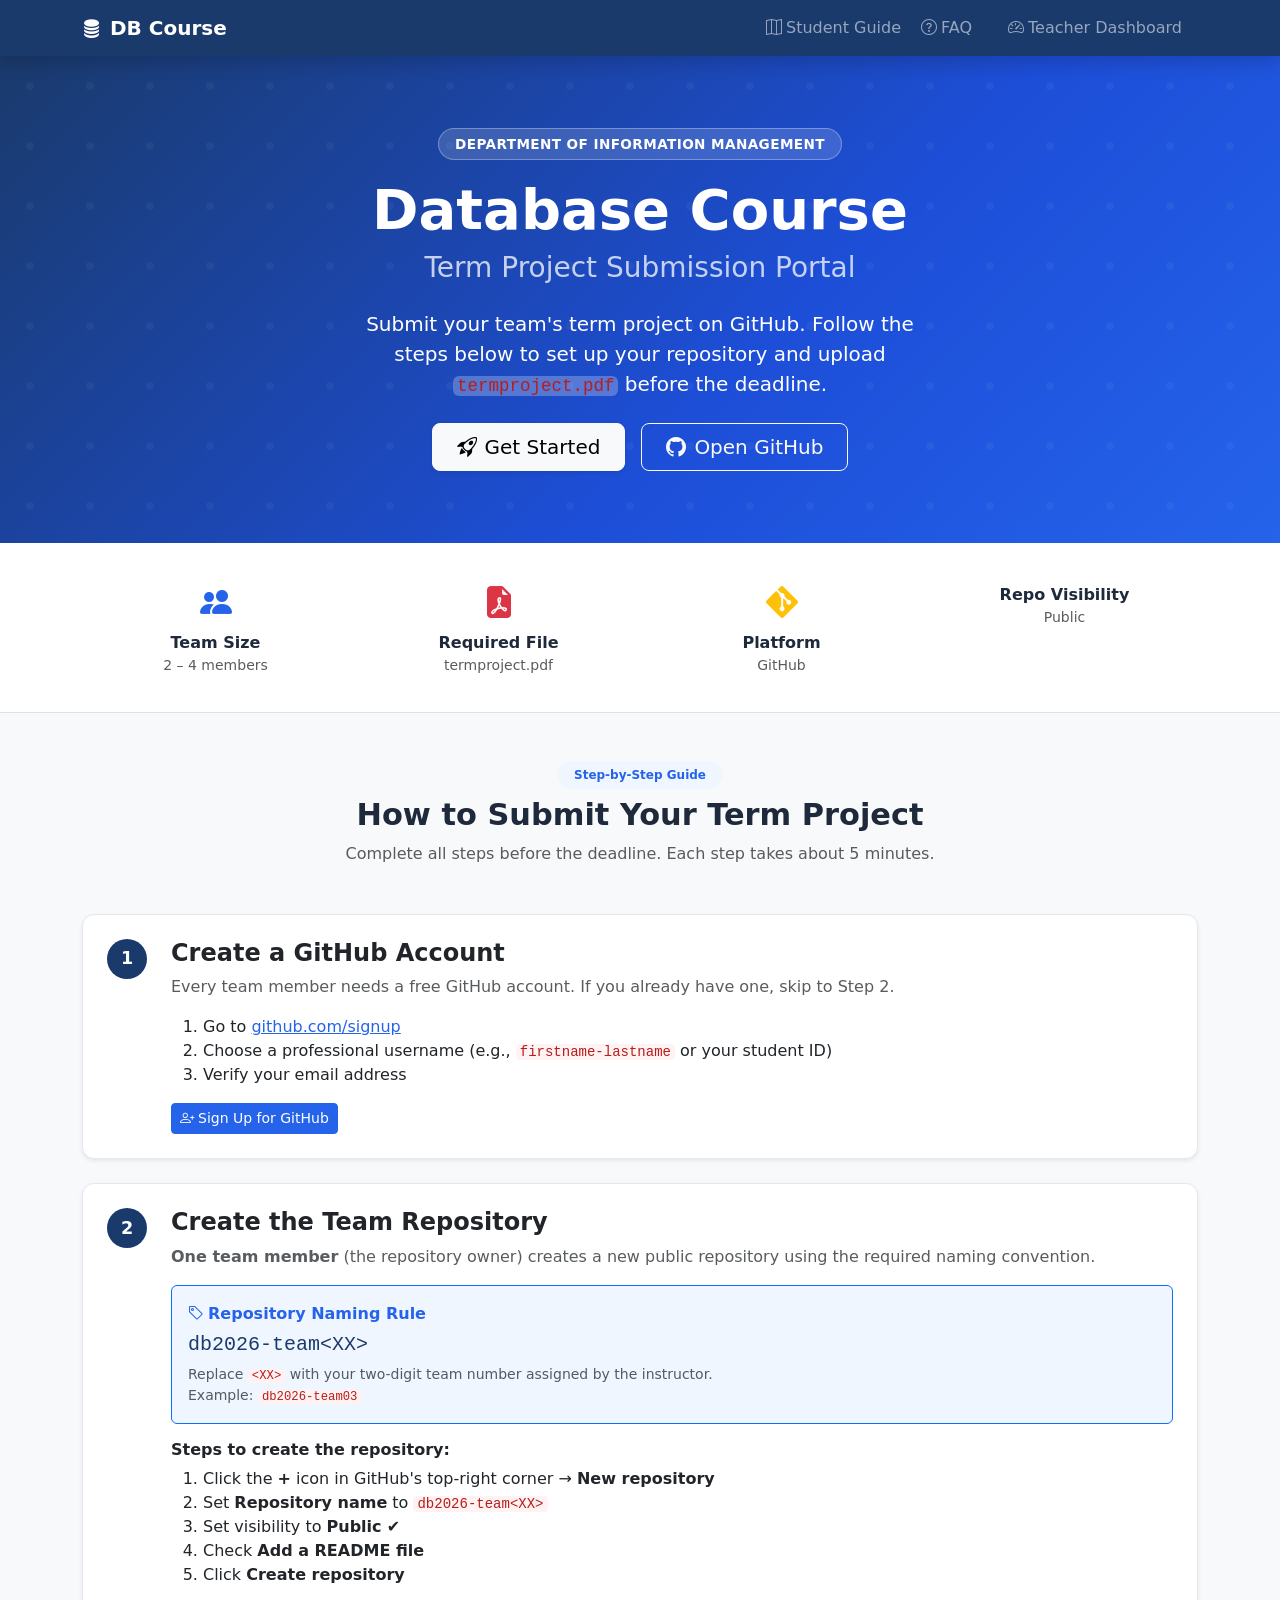
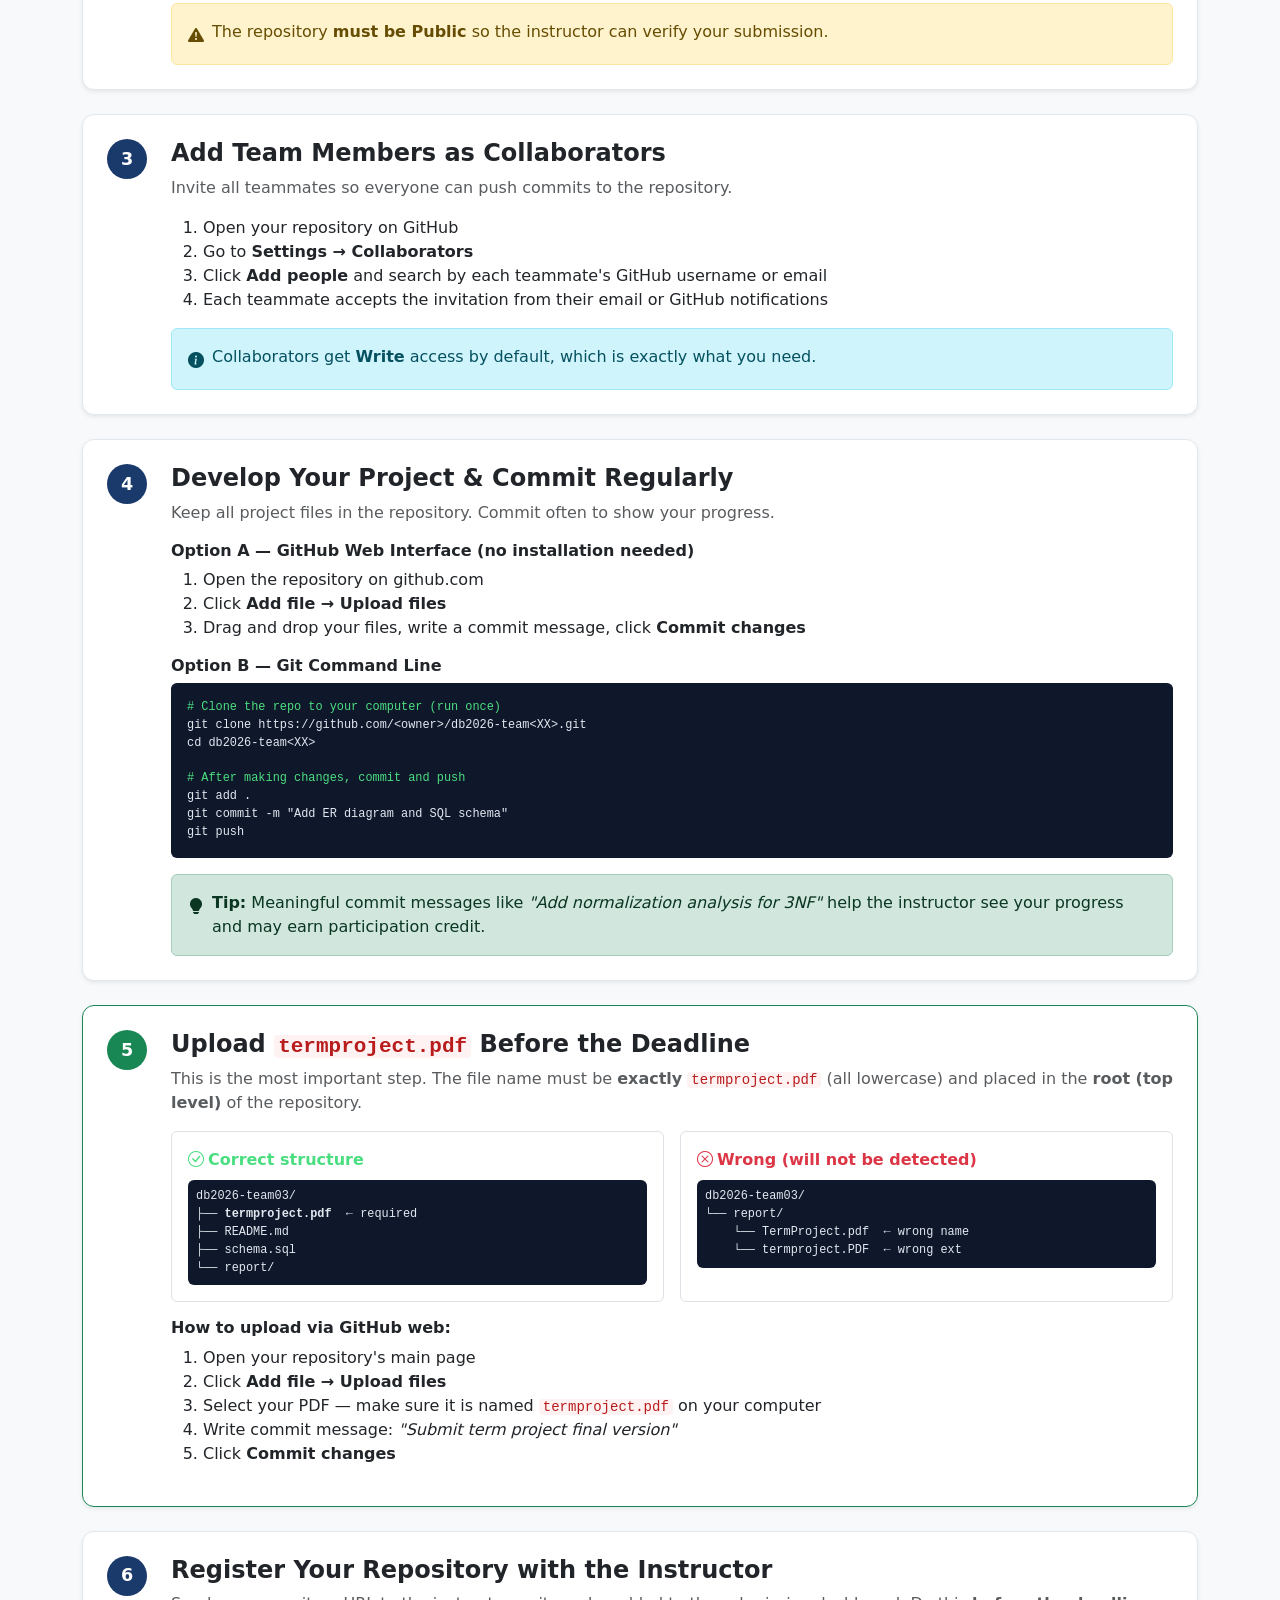
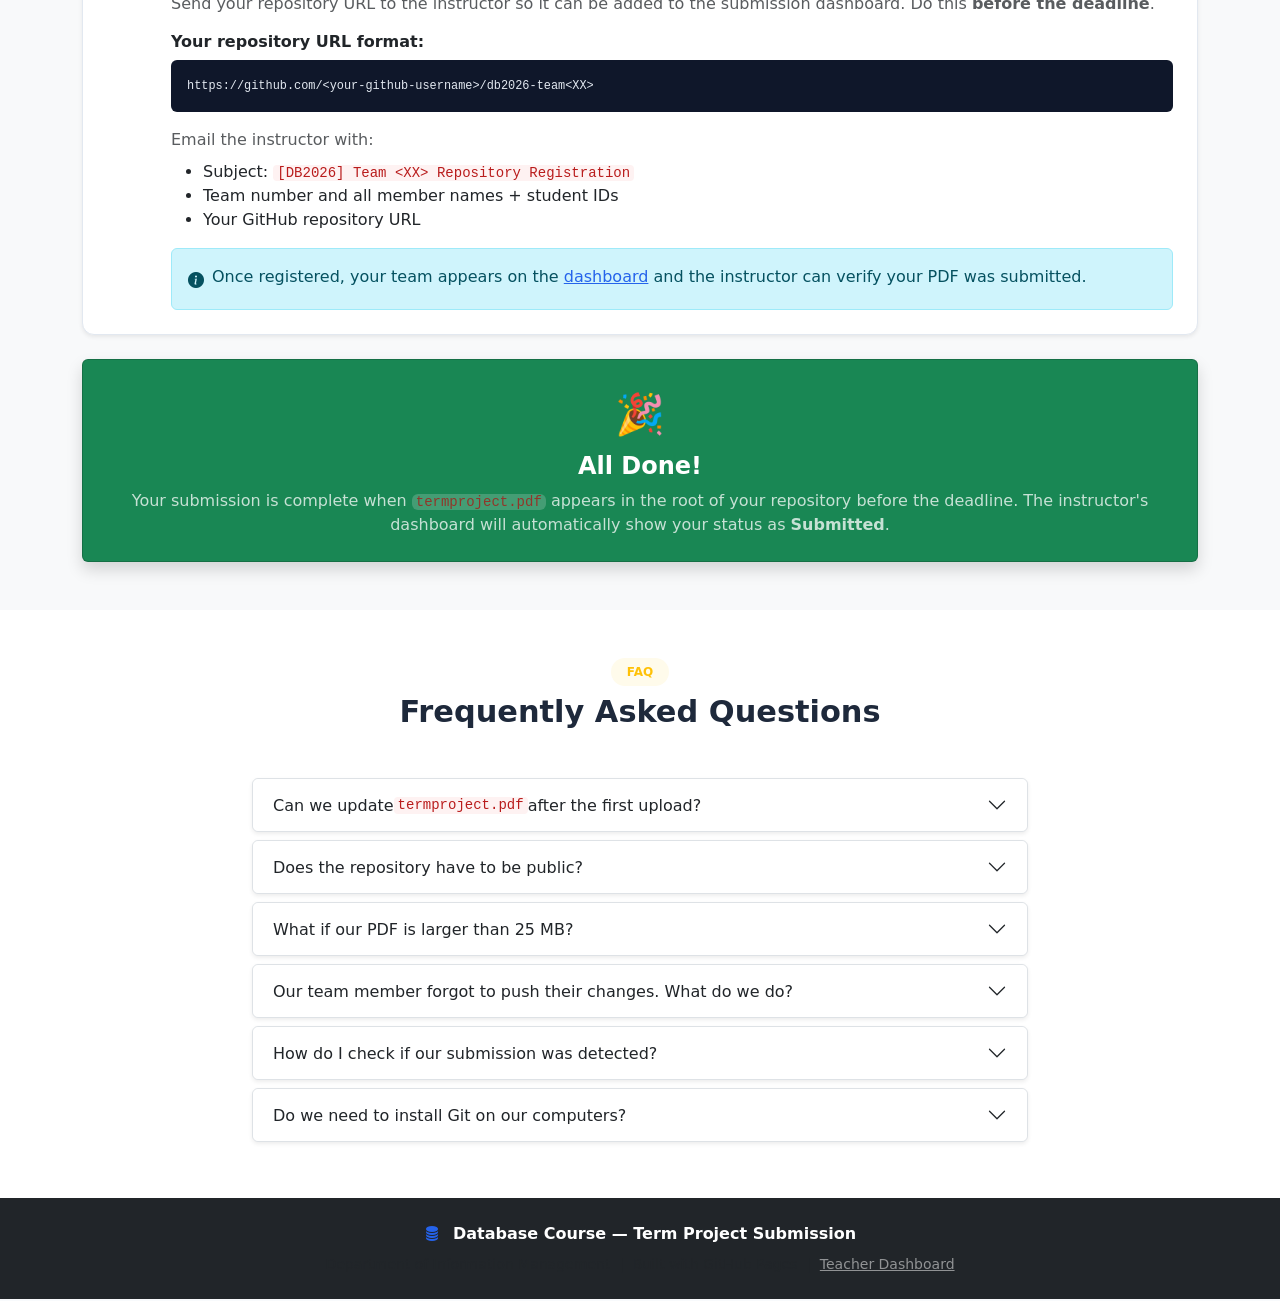
==== index.html @ d329280f "publish" ====
<!DOCTYPE html>
<html lang="en">
<head>
  <meta charset="UTF-8" />
  <meta name="viewport" content="width=device-width, initial-scale=1.0" />
  <title>DB Course — Term Project Submission</title>
  <link rel="stylesheet" href="https://cdn.jsdelivr.net/npm/bootstrap@5.3.3/dist/css/bootstrap.min.css" />
  <link rel="stylesheet" href="https://cdn.jsdelivr.net/npm/bootstrap-icons@1.11.3/font/bootstrap-icons.min.css" />
  <link rel="stylesheet" href="assets/css/style.css" />
</head>
<body>

<!-- ── Navbar ─────────────────────────────────────────────────────────── -->
<nav class="navbar navbar-expand-lg navbar-dark bg-primary sticky-top shadow">
  <div class="container">
    <a class="navbar-brand fw-bold" href="index.html">
      <i class="bi bi-database-fill me-2"></i>DB Course
    </a>
    <button class="navbar-toggler" type="button" data-bs-toggle="collapse" data-bs-target="#navmenu">
      <span class="navbar-toggler-icon"></span>
    </button>
    <div class="collapse navbar-collapse" id="navmenu">
      <ul class="navbar-nav ms-auto gap-1">
        <li class="nav-item"><a class="nav-link" href="#guide"><i class="bi bi-map me-1"></i>Student Guide</a></li>
        <li class="nav-item"><a class="nav-link" href="#faq"><i class="bi bi-question-circle me-1"></i>FAQ</a></li>
        <li class="nav-item">
          <a class="nav-link btn btn-outline-light btn-sm px-3 ms-2" href="dashboard.html">
            <i class="bi bi-speedometer2 me-1"></i>Teacher Dashboard
          </a>
        </li>
      </ul>
    </div>
  </div>
</nav>

<!-- ── Hero ───────────────────────────────────────────────────────────── -->
<section class="hero-section text-white text-center py-5">
  <div class="container py-4">
    <div class="hero-badge mb-3">Department of Information Management</div>
    <h1 class="display-4 fw-bold mb-2">Database Course</h1>
    <h2 class="h3 fw-normal mb-4 opacity-75">Term Project Submission Portal</h2>
    <p class="lead mb-4 mx-auto" style="max-width:600px">
      Submit your team's term project on GitHub. Follow the steps below to set up
      your repository and upload <code class="bg-white bg-opacity-25 px-1 rounded">termproject.pdf</code> before the deadline.
    </p>
    <div class="d-flex flex-wrap justify-content-center gap-3">
      <a href="#guide" class="btn btn-light btn-lg px-4 shadow-sm">
        <i class="bi bi-rocket-takeoff me-2"></i>Get Started
      </a>
      <a href="https://github.com" target="_blank" class="btn btn-outline-light btn-lg px-4">
        <i class="bi bi-github me-2"></i>Open GitHub
      </a>
    </div>
  </div>
</section>

<!-- ── Info Cards ──────────────────────────────────────────────────────── -->
<section class="bg-white py-4 border-bottom shadow-sm">
  <div class="container">
    <div class="row g-3 text-center">
      <div class="col-6 col-md-3">
        <div class="info-card">
          <i class="bi bi-people-fill text-primary fs-2 mb-1"></i>
          <div class="fw-semibold">Team Size</div>
          <div class="text-muted small">2 – 4 members</div>
        </div>
      </div>
      <div class="col-6 col-md-3">
        <div class="info-card">
          <i class="bi bi-file-earmark-pdf-fill text-danger fs-2 mb-1"></i>
          <div class="fw-semibold">Required File</div>
          <div class="text-muted small">termproject.pdf</div>
        </div>
      </div>
      <div class="col-6 col-md-3">
        <div class="info-card">
          <i class="bi bi-git text-warning fs-2 mb-1"></i>
          <div class="fw-semibold">Platform</div>
          <div class="text-muted small">GitHub</div>
        </div>
      </div>
      <div class="col-6 col-md-3">
        <div class="info-card">
          <i class="bi bi-shield-check-fill text-success fs-2 mb-1"></i>
          <div class="fw-semibold">Repo Visibility</div>
          <div class="text-muted small">Public</div>
        </div>
      </div>
    </div>
  </div>
</section>

<!-- ── Student Guide ──────────────────────────────────────────────────── -->
<section id="guide" class="py-5 bg-light">
  <div class="container">
    <div class="section-header text-center mb-5">
      <span class="badge bg-primary-subtle text-primary mb-2 px-3 py-2 rounded-pill">Step-by-Step Guide</span>
      <h2 class="fw-bold">How to Submit Your Term Project</h2>
      <p class="text-muted">Complete all steps before the deadline. Each step takes about 5 minutes.</p>
    </div>

    <!-- Step 1 -->
    <div class="step-card card shadow-sm mb-4">
      <div class="card-body p-4">
        <div class="d-flex align-items-start gap-4">
          <div class="step-number bg-primary text-white">1</div>
          <div class="flex-grow-1">
            <h4 class="fw-bold mb-2">Create a GitHub Account</h4>
            <p class="text-muted mb-3">
              Every team member needs a free GitHub account. If you already have one, skip to Step 2.
            </p>
            <ol class="mb-3">
              <li>Go to <a href="https://github.com/signup" target="_blank">github.com/signup</a></li>
              <li>Choose a professional username (e.g., <code>firstname-lastname</code> or your student ID)</li>
              <li>Verify your email address</li>
            </ol>
            <a href="https://github.com/signup" target="_blank" class="btn btn-primary btn-sm">
              <i class="bi bi-person-plus me-1"></i>Sign Up for GitHub
            </a>
          </div>
        </div>
      </div>
    </div>

    <!-- Step 2 -->
    <div class="step-card card shadow-sm mb-4">
      <div class="card-body p-4">
        <div class="d-flex align-items-start gap-4">
          <div class="step-number bg-primary text-white">2</div>
          <div class="flex-grow-1">
            <h4 class="fw-bold mb-2">Create the Team Repository</h4>
            <p class="text-muted mb-3">
              <strong>One team member</strong> (the repository owner) creates a new public repository
              using the required naming convention.
            </p>

            <div class="naming-box bg-primary-subtle border border-primary rounded p-3 mb-3">
              <div class="fw-semibold text-primary mb-1"><i class="bi bi-tag me-1"></i>Repository Naming Rule</div>
              <code class="fs-5">db2026-team&lt;XX&gt;</code>
              <div class="text-muted small mt-1">
                Replace <code>&lt;XX&gt;</code> with your two-digit team number assigned by the instructor.
                <br>Example: <code>db2026-team03</code>
              </div>
            </div>

            <h6 class="fw-semibold mt-3">Steps to create the repository:</h6>
            <ol>
              <li>Click the <strong>+</strong> icon in GitHub's top-right corner → <strong>New repository</strong></li>
              <li>Set <strong>Repository name</strong> to <code>db2026-team&lt;XX&gt;</code></li>
              <li>Set visibility to <strong>Public</strong> ✔</li>
              <li>Check <strong>Add a README file</strong></li>
              <li>Click <strong>Create repository</strong></li>
            </ol>

            <div class="alert alert-warning d-flex gap-2 mb-0 mt-2">
              <i class="bi bi-exclamation-triangle-fill mt-1 flex-shrink-0"></i>
              <div>The repository <strong>must be Public</strong> so the instructor can verify your submission.</div>
            </div>
          </div>
        </div>
      </div>
    </div>

    <!-- Step 3 -->
    <div class="step-card card shadow-sm mb-4">
      <div class="card-body p-4">
        <div class="d-flex align-items-start gap-4">
          <div class="step-number bg-primary text-white">3</div>
          <div class="flex-grow-1">
            <h4 class="fw-bold mb-2">Add Team Members as Collaborators</h4>
            <p class="text-muted mb-3">
              Invite all teammates so everyone can push commits to the repository.
            </p>
            <ol>
              <li>Open your repository on GitHub</li>
              <li>Go to <strong>Settings → Collaborators</strong></li>
              <li>Click <strong>Add people</strong> and search by each teammate's GitHub username or email</li>
              <li>Each teammate accepts the invitation from their email or GitHub notifications</li>
            </ol>
            <div class="alert alert-info d-flex gap-2 mb-0 mt-2">
              <i class="bi bi-info-circle-fill mt-1 flex-shrink-0"></i>
              <div>Collaborators get <strong>Write</strong> access by default, which is exactly what you need.</div>
            </div>
          </div>
        </div>
      </div>
    </div>

    <!-- Step 4 -->
    <div class="step-card card shadow-sm mb-4">
      <div class="card-body p-4">
        <div class="d-flex align-items-start gap-4">
          <div class="step-number bg-primary text-white">4</div>
          <div class="flex-grow-1">
            <h4 class="fw-bold mb-2">Develop Your Project &amp; Commit Regularly</h4>
            <p class="text-muted mb-3">
              Keep all project files in the repository. Commit often to show your progress.
            </p>

            <h6 class="fw-semibold">Option A — GitHub Web Interface (no installation needed)</h6>
            <ol class="mb-3">
              <li>Open the repository on github.com</li>
              <li>Click <strong>Add file → Upload files</strong></li>
              <li>Drag and drop your files, write a commit message, click <strong>Commit changes</strong></li>
            </ol>

            <h6 class="fw-semibold">Option B — Git Command Line</h6>
            <div class="code-block rounded p-3 mb-3">
              <pre class="mb-0"><code><span class="text-success"># Clone the repo to your computer (run once)</span>
git clone https://github.com/&lt;owner&gt;/db2026-team&lt;XX&gt;.git
cd db2026-team&lt;XX&gt;

<span class="text-success"># After making changes, commit and push</span>
git add .
git commit -m "Add ER diagram and SQL schema"
git push</code></pre>
            </div>

            <div class="alert alert-success d-flex gap-2 mb-0">
              <i class="bi bi-lightbulb-fill mt-1 flex-shrink-0"></i>
              <div><strong>Tip:</strong> Meaningful commit messages like <em>"Add normalization analysis for 3NF"</em>
              help the instructor see your progress and may earn participation credit.</div>
            </div>
          </div>
        </div>
      </div>
    </div>

    <!-- Step 5 -->
    <div class="step-card card shadow-sm mb-4 border-success">
      <div class="card-body p-4">
        <div class="d-flex align-items-start gap-4">
          <div class="step-number bg-success text-white">5</div>
          <div class="flex-grow-1">
            <h4 class="fw-bold mb-2">Upload <code>termproject.pdf</code> Before the Deadline</h4>
            <p class="text-muted mb-3">
              This is the most important step. The file name must be <strong>exactly</strong>
              <code>termproject.pdf</code> (all lowercase) and placed in the
              <strong>root (top level)</strong> of the repository.
            </p>

            <div class="row g-3 mb-3">
              <div class="col-md-6">
                <div class="border rounded p-3 h-100">
                  <div class="fw-semibold mb-2 text-success"><i class="bi bi-check-circle me-1"></i>Correct structure</div>
                  <div class="code-block rounded p-2">
                    <pre class="mb-0 small"><code>db2026-team03/
├── <strong>termproject.pdf</strong>  ← required
├── README.md
├── schema.sql
└── report/</code></pre>
                  </div>
                </div>
              </div>
              <div class="col-md-6">
                <div class="border rounded p-3 h-100">
                  <div class="fw-semibold mb-2 text-danger"><i class="bi bi-x-circle me-1"></i>Wrong (will not be detected)</div>
                  <div class="code-block rounded p-2">
                    <pre class="mb-0 small"><code>db2026-team03/
└── report/
    └── TermProject.pdf  ← wrong name
    └── termproject.PDF  ← wrong ext</code></pre>
                  </div>
                </div>
              </div>
            </div>

            <h6 class="fw-semibold">How to upload via GitHub web:</h6>
            <ol>
              <li>Open your repository's main page</li>
              <li>Click <strong>Add file → Upload files</strong></li>
              <li>Select your PDF — make sure it is named <code>termproject.pdf</code> on your computer</li>
              <li>Write commit message: <em>"Submit term project final version"</em></li>
              <li>Click <strong>Commit changes</strong></li>
            </ol>
          </div>
        </div>
      </div>
    </div>

    <!-- Step 6 -->
    <div class="step-card card shadow-sm mb-4">
      <div class="card-body p-4">
        <div class="d-flex align-items-start gap-4">
          <div class="step-number bg-primary text-white">6</div>
          <div class="flex-grow-1">
            <h4 class="fw-bold mb-2">Register Your Repository with the Instructor</h4>
            <p class="text-muted mb-3">
              Send your repository URL to the instructor so it can be added to the submission dashboard.
              Do this <strong>before the deadline</strong>.
            </p>
            <h6 class="fw-semibold">Your repository URL format:</h6>
            <div class="code-block rounded p-3 mb-3">
              <code>https://github.com/&lt;your-github-username&gt;/db2026-team&lt;XX&gt;</code>
            </div>
            <p class="text-muted mb-2">Email the instructor with:</p>
            <ul>
              <li>Subject: <code>[DB2026] Team &lt;XX&gt; Repository Registration</code></li>
              <li>Team number and all member names + student IDs</li>
              <li>Your GitHub repository URL</li>
            </ul>
            <div class="alert alert-info d-flex gap-2 mb-0">
              <i class="bi bi-info-circle-fill mt-1 flex-shrink-0"></i>
              <div>Once registered, your team appears on the <a href="dashboard.html">dashboard</a>
              and the instructor can verify your PDF was submitted.</div>
            </div>
          </div>
        </div>
      </div>
    </div>

    <!-- Done banner -->
    <div class="card bg-success text-white shadow text-center p-4">
      <div class="fs-1 mb-2">🎉</div>
      <h4 class="fw-bold">All Done!</h4>
      <p class="mb-0 opacity-75">
        Your submission is complete when <code class="bg-white bg-opacity-25 px-1 rounded">termproject.pdf</code>
        appears in the root of your repository before the deadline.
        The instructor's dashboard will automatically show your status as <strong>Submitted</strong>.
      </p>
    </div>
  </div>
</section>

<!-- ── FAQ ────────────────────────────────────────────────────────────── -->
<section id="faq" class="py-5 bg-white">
  <div class="container" style="max-width:800px">
    <div class="section-header text-center mb-5">
      <span class="badge bg-warning-subtle text-warning mb-2 px-3 py-2 rounded-pill">FAQ</span>
      <h2 class="fw-bold">Frequently Asked Questions</h2>
    </div>

    <div class="accordion" id="faqAccordion">

      <div class="accordion-item border mb-2 rounded shadow-sm">
        <h2 class="accordion-header">
          <button class="accordion-button collapsed rounded" type="button" data-bs-toggle="collapse" data-bs-target="#faq1">
            Can we update <code>termproject.pdf</code> after the first upload?
          </button>
        </h2>
        <div id="faq1" class="accordion-collapse collapse" data-bs-parent="#faqAccordion">
          <div class="accordion-body text-muted">
            Yes. You can overwrite <code>termproject.pdf</code> any number of times before the deadline
            by uploading a new file with the same name. The dashboard always checks the <strong>latest</strong>
            version. GitHub also keeps the full history, so the instructor can see all versions if needed.
          </div>
        </div>
      </div>

      <div class="accordion-item border mb-2 rounded shadow-sm">
        <h2 class="accordion-header">
          <button class="accordion-button collapsed rounded" type="button" data-bs-toggle="collapse" data-bs-target="#faq2">
            Does the repository have to be public?
          </button>
        </h2>
        <div id="faq2" class="accordion-collapse collapse" data-bs-parent="#faqAccordion">
          <div class="accordion-body text-muted">
            Yes. The teacher dashboard uses the GitHub API to check file existence, which requires the
            repository to be publicly accessible. If you are concerned about confidentiality, note that
            most academic projects are perfectly fine to share publicly.
          </div>
        </div>
      </div>

      <div class="accordion-item border mb-2 rounded shadow-sm">
        <h2 class="accordion-header">
          <button class="accordion-button collapsed rounded" type="button" data-bs-toggle="collapse" data-bs-target="#faq3">
            What if our PDF is larger than 25 MB?
          </button>
        </h2>
        <div id="faq3" class="accordion-collapse collapse" data-bs-parent="#faqAccordion">
          <div class="accordion-body text-muted">
            GitHub's file size limit via the web interface is 25 MB. If your PDF is larger, use
            <strong>Git LFS</strong> (Large File Storage) or compress your PDF with a tool like
            <a href="https://www.ilovepdf.com/compress_pdf" target="_blank">ilovepdf.com</a> before uploading.
            Most reports should be well under 25 MB.
          </div>
        </div>
      </div>

      <div class="accordion-item border mb-2 rounded shadow-sm">
        <h2 class="accordion-header">
          <button class="accordion-button collapsed rounded" type="button" data-bs-toggle="collapse" data-bs-target="#faq4">
            Our team member forgot to push their changes. What do we do?
          </button>
        </h2>
        <div id="faq4" class="accordion-collapse collapse" data-bs-parent="#faqAccordion">
          <div class="accordion-body text-muted">
            Any collaborator can upload or push files. One teammate can simply upload the missing files
            via the GitHub web interface. Commit authorship is tracked, so the instructor can see who
            contributed what.
          </div>
        </div>
      </div>

      <div class="accordion-item border mb-2 rounded shadow-sm">
        <h2 class="accordion-header">
          <button class="accordion-button collapsed rounded" type="button" data-bs-toggle="collapse" data-bs-target="#faq5">
            How do I check if our submission was detected?
          </button>
        </h2>
        <div id="faq5" class="accordion-collapse collapse" data-bs-parent="#faqAccordion">
          <div class="accordion-body text-muted">
            Ask the instructor to check the <a href="dashboard.html">dashboard</a>. Your row should show
            a green <strong>Submitted</strong> badge along with the file size and submission timestamp.
            You can also directly open
            <code>https://github.com/&lt;owner&gt;/db2026-team&lt;XX&gt;/blob/main/termproject.pdf</code>
            to verify the file is visible.
          </div>
        </div>
      </div>

      <div class="accordion-item border mb-2 rounded shadow-sm">
        <h2 class="accordion-header">
          <button class="accordion-button collapsed rounded" type="button" data-bs-toggle="collapse" data-bs-target="#faq6">
            Do we need to install Git on our computers?
          </button>
        </h2>
        <div id="faq6" class="accordion-collapse collapse" data-bs-parent="#faqAccordion">
          <div class="accordion-body text-muted">
            No! You can do everything through the GitHub web interface — creating repos, uploading files,
            and managing collaborators. Installing Git is optional but recommended for a smoother workflow
            if you plan to code together.
          </div>
        </div>
      </div>

    </div>
  </div>
</section>

<!-- ── Footer ─────────────────────────────────────────────────────────── -->
<footer class="bg-dark text-white py-4 mt-auto">
  <div class="container text-center">
    <div class="mb-2">
      <i class="bi bi-database-fill me-2 text-primary"></i>
      <strong>Database Course — Term Project Submission</strong>
    </div>
    <div class="text-muted small">
      Department of Information Management &nbsp;|&nbsp;
      Built with GitHub Pages &nbsp;|&nbsp;
      <a href="dashboard.html" class="text-white-50">Teacher Dashboard</a>
    </div>
  </div>
</footer>

<script src="https://cdn.jsdelivr.net/npm/bootstrap@5.3.3/dist/js/bootstrap.bundle.min.js"></script>
</body>
</html>
---- assets/css/style.css ----
/* ── Root variables ─────────────────────────────────────── */
:root {
  --primary: #1a3a6c;
  --primary-light: #2563eb;
  --success: #16a34a;
  --danger: #dc2626;
  --warning: #d97706;
  --step-size: 2.5rem;
}

/* ── Base ───────────────────────────────────────────────── */
body {
  font-family: 'Segoe UI', system-ui, -apple-system, sans-serif;
  background: #f8fafc;
  color: #1e293b;
}

a { color: var(--primary-light); }
code { color: #b91c1c; background: #fef2f2; padding: 0 .25rem; border-radius: .25rem; }

/* ── Navbar ─────────────────────────────────────────────── */
.navbar { background-color: var(--primary) !important; }

/* ── Hero ───────────────────────────────────────────────── */
.hero-section {
  background: linear-gradient(135deg, var(--primary) 0%, #1d4ed8 60%, #2563eb 100%);
  position: relative;
  overflow: hidden;
}
.hero-section::before {
  content: '';
  position: absolute;
  inset: 0;
  background: url("data:image/svg+xml,%3Csvg width='60' height='60' viewBox='0 0 60 60' xmlns='http://www.w3.org/2000/svg'%3E%3Cg fill='none' fill-rule='evenodd'%3E%3Cg fill='%23ffffff' fill-opacity='0.04'%3E%3Ccircle cx='30' cy='30' r='4'/%3E%3C/g%3E%3C/g%3E%3C/svg%3E");
}
.hero-section .container { position: relative; }
.hero-badge {
  display: inline-block;
  background: rgba(255,255,255,.15);
  border: 1px solid rgba(255,255,255,.3);
  color: #fff;
  padding: .3rem 1rem;
  border-radius: 999px;
  font-size: .85rem;
  font-weight: 600;
  letter-spacing: .03em;
  text-transform: uppercase;
}

/* ── Info cards strip ───────────────────────────────────── */
.info-card {
  display: flex;
  flex-direction: column;
  align-items: center;
  padding: .75rem;
}

/* ── Section header ─────────────────────────────────────── */
.section-header h2 { font-size: 1.9rem; }

/* ── Step cards ─────────────────────────────────────────── */
.step-card { border-radius: .75rem; border: 1px solid #e2e8f0; transition: box-shadow .2s; }
.step-card:hover { box-shadow: 0 8px 24px rgba(0,0,0,.08) !important; }
.step-number {
  min-width: var(--step-size);
  height: var(--step-size);
  border-radius: 50%;
  display: flex;
  align-items: center;
  justify-content: center;
  font-weight: 700;
  font-size: 1.1rem;
  flex-shrink: 0;
}

/* ── Code blocks ────────────────────────────────────────── */
.code-block {
  background: #0f172a;
  color: #e2e8f0;
  font-family: 'Cascadia Code', 'Fira Code', 'Consolas', monospace;
  font-size: .85rem;
  overflow-x: auto;
}
.code-block code { color: #e2e8f0; background: none; padding: 0; }
.text-success { color: #4ade80 !important; }

/* ── Naming box ─────────────────────────────────────────── */
.naming-box code.fs-5 {
  display: block;
  font-size: 1.25rem !important;
  color: var(--primary);
  background: none;
  padding: 0;
}

/* ── Accordion ──────────────────────────────────────────── */
.accordion-button:not(.collapsed) { background: #eff6ff; color: var(--primary); box-shadow: none; }
.accordion-button:focus { box-shadow: none; }

/* ── Dashboard page ─────────────────────────────────────── */
.dash-stat-card {
  border-radius: .75rem;
  border: 1px solid #e2e8f0;
  padding: 1.25rem 1.5rem;
  background: #fff;
  transition: box-shadow .2s;
}
.dash-stat-card:hover { box-shadow: 0 4px 16px rgba(0,0,0,.08); }
.dash-stat-icon { width: 3rem; height: 3rem; border-radius: .5rem; display: flex; align-items: center; justify-content: center; font-size: 1.4rem; }

.team-card {
  border-radius: .75rem;
  border: 1px solid #e2e8f0;
  background: #fff;
  transition: box-shadow .2s, transform .15s;
}
.team-card:hover { box-shadow: 0 6px 20px rgba(0,0,0,.1); transform: translateY(-1px); }
.team-card .card-header { border-radius: .75rem .75rem 0 0; border-bottom: 1px solid #e2e8f0; background: #f8fafc; }

.status-badge { font-size: .8rem; font-weight: 600; padding: .35rem .75rem; border-radius: 999px; }
.status-submitted { background: #dcfce7; color: #15803d; }
.status-missing   { background: #fee2e2; color: #b91c1c; }
.status-checking  { background: #fef9c3; color: #a16207; }
.status-error     { background: #f1f5f9; color: #64748b; }
.status-no-repo   { background: #f1f5f9; color: #94a3b8; }

/* Token input area */
.token-area { background: #fffbeb; border: 1px solid #fde68a; border-radius: .5rem; }

/* Table view */
#tableView table { font-size: .9rem; }
#tableView .status-badge { font-size: .75rem; }

/* Progress bar */
#progressBar { height: .4rem; background: linear-gradient(90deg, #2563eb, #16a34a); border-radius: 999px; transition: width .4s ease; }
#progressTrack { background: #e2e8f0; border-radius: 999px; overflow: hidden; }

/* ── Utility ────────────────────────────────────────────── */
.bg-primary-subtle  { background: #eff6ff !important; }
.bg-warning-subtle  { background: #fffbeb !important; }
.text-primary { color: var(--primary-light) !important; }
.btn-primary { background: var(--primary-light); border-color: var(--primary-light); }
.btn-primary:hover { background: var(--primary); border-color: var(--primary); }
.bg-primary { background-color: var(--primary) !important; }

@media (max-width: 576px) {
  .hero-section h1 { font-size: 2rem; }
  .step-number { min-width: 2rem; height: 2rem; font-size: .95rem; }
}
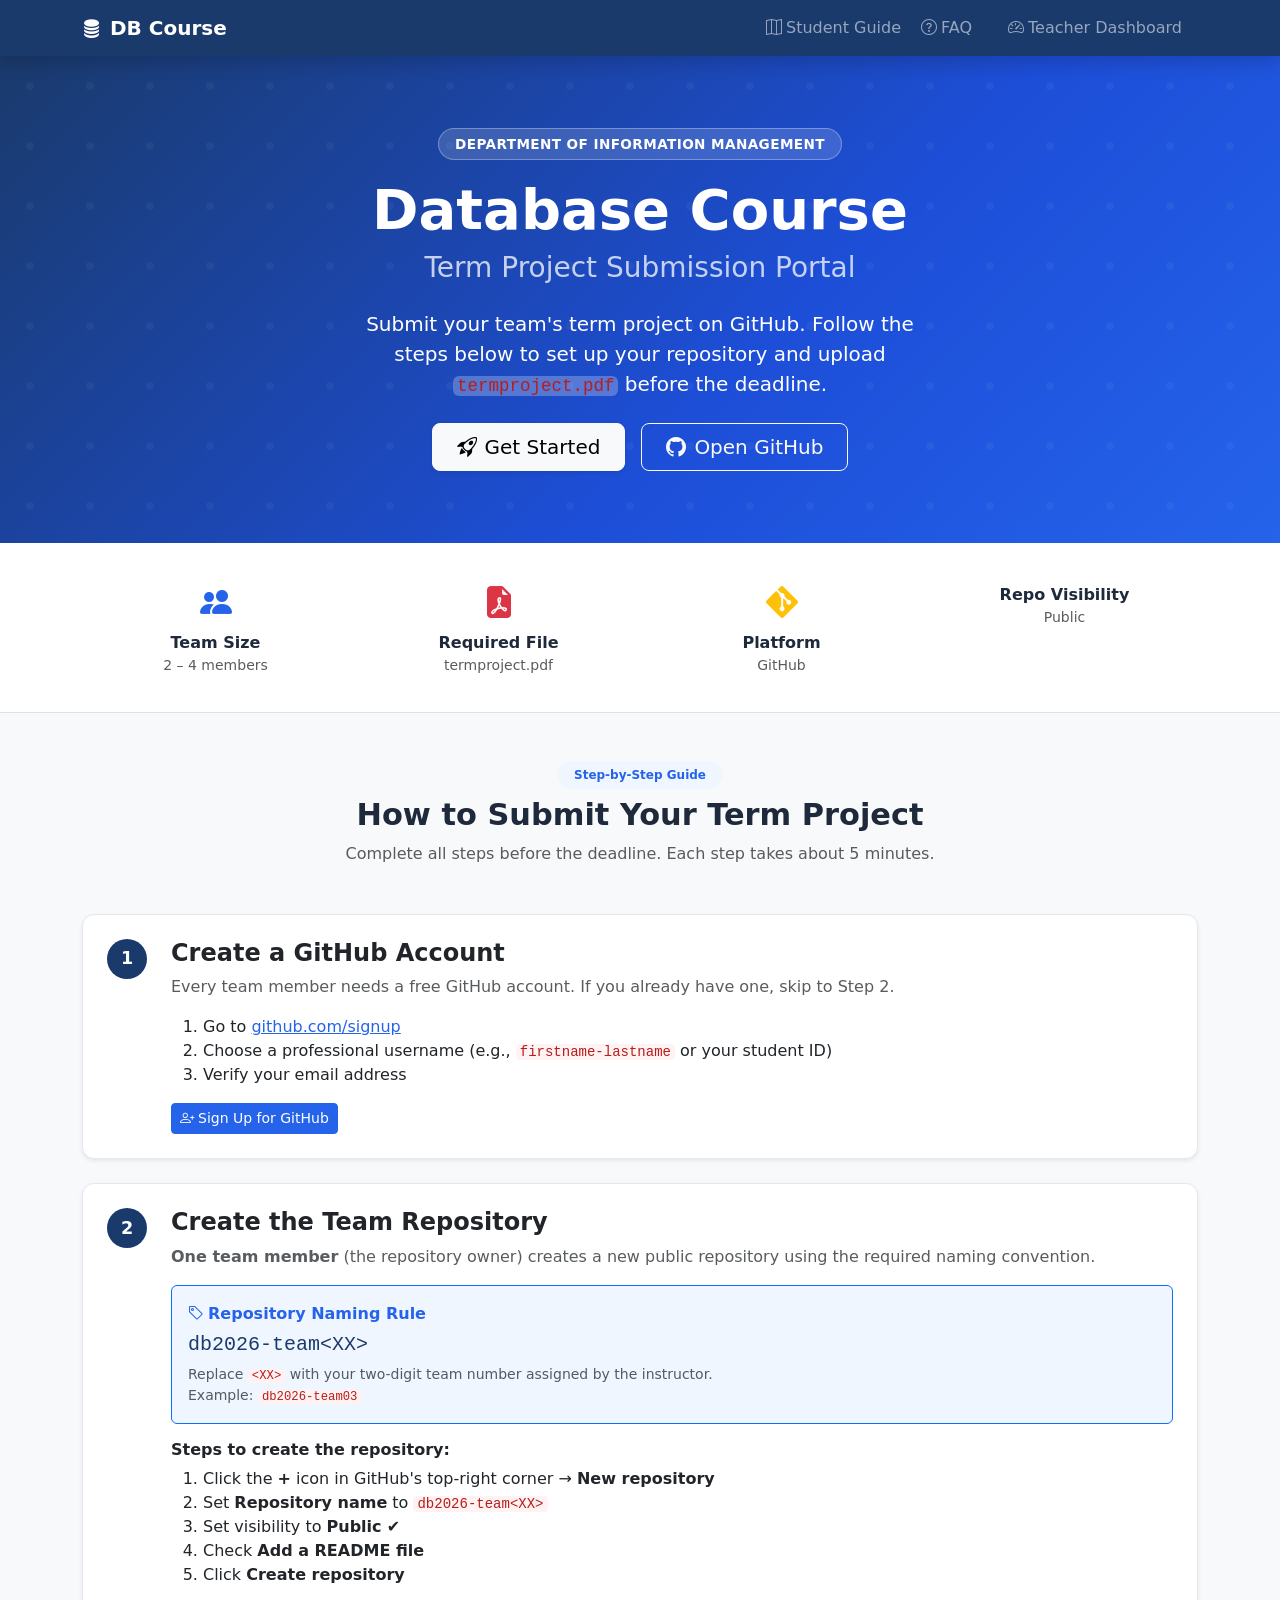
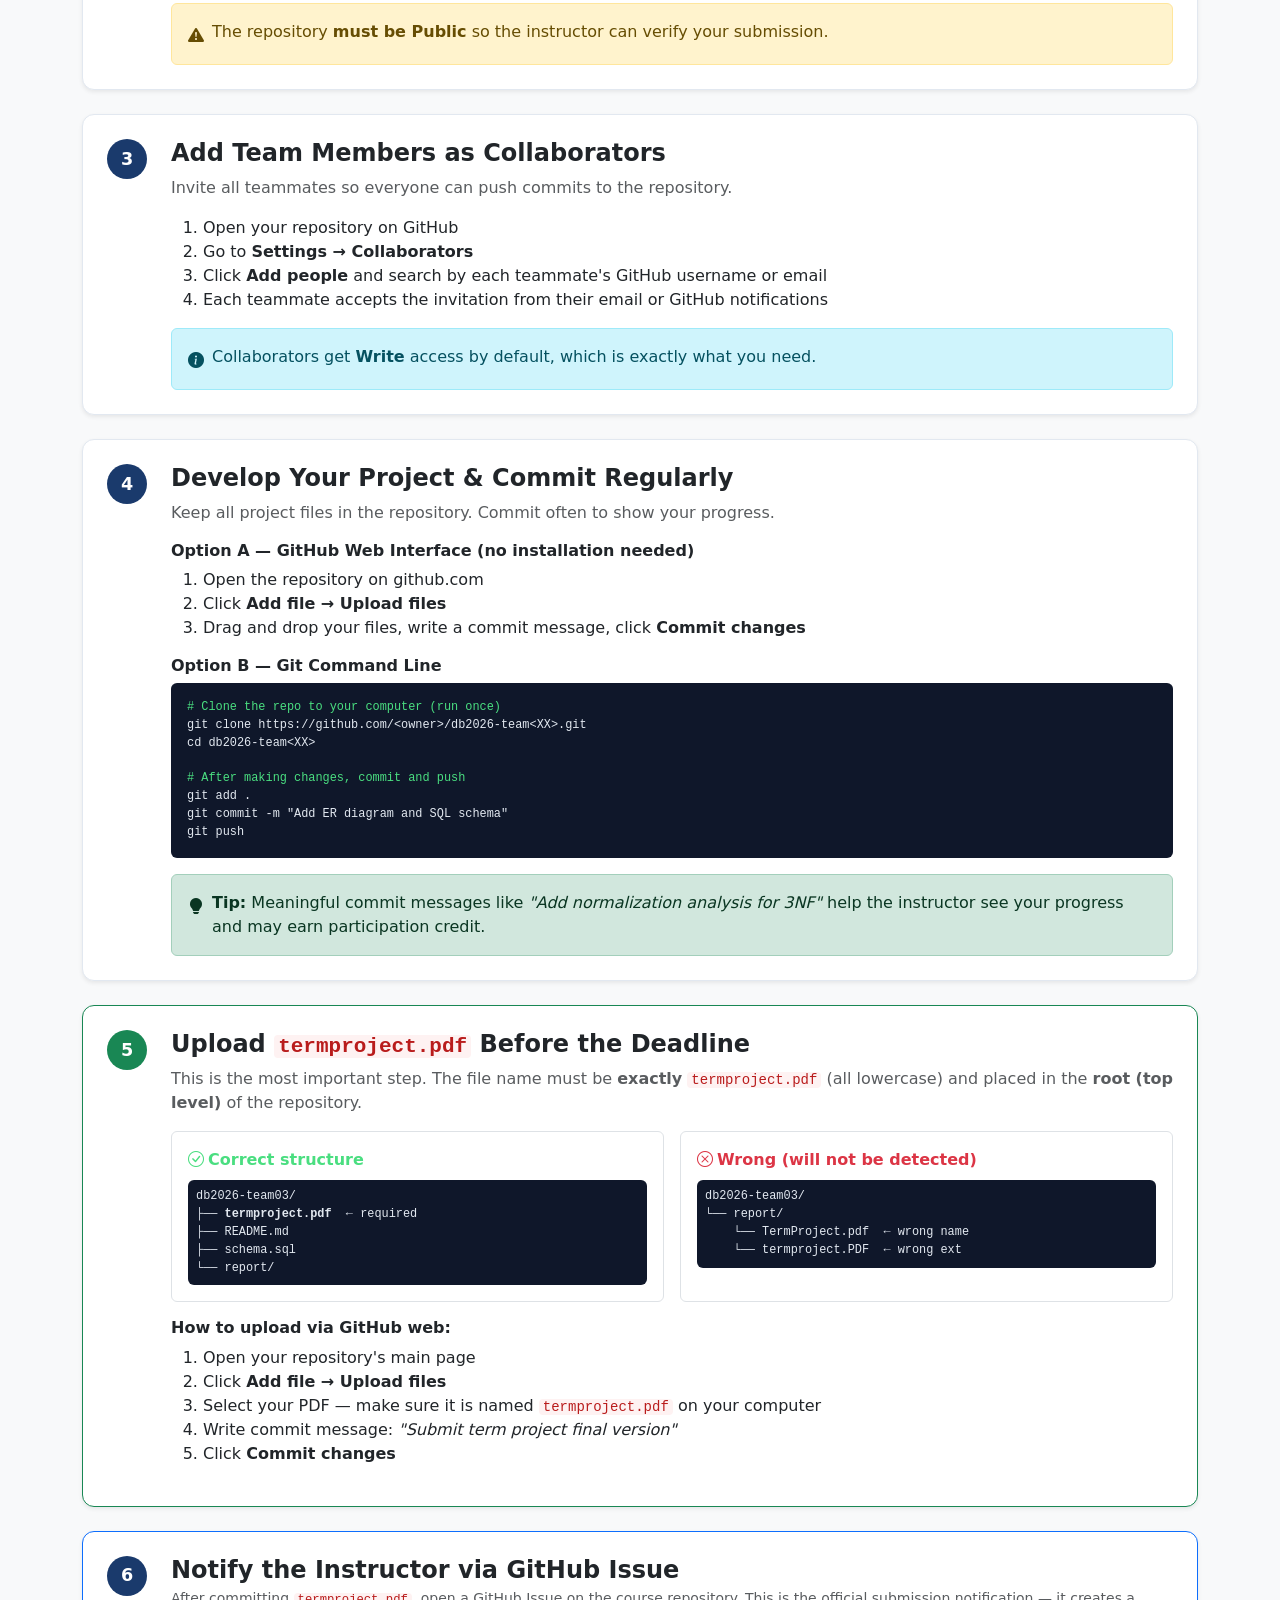
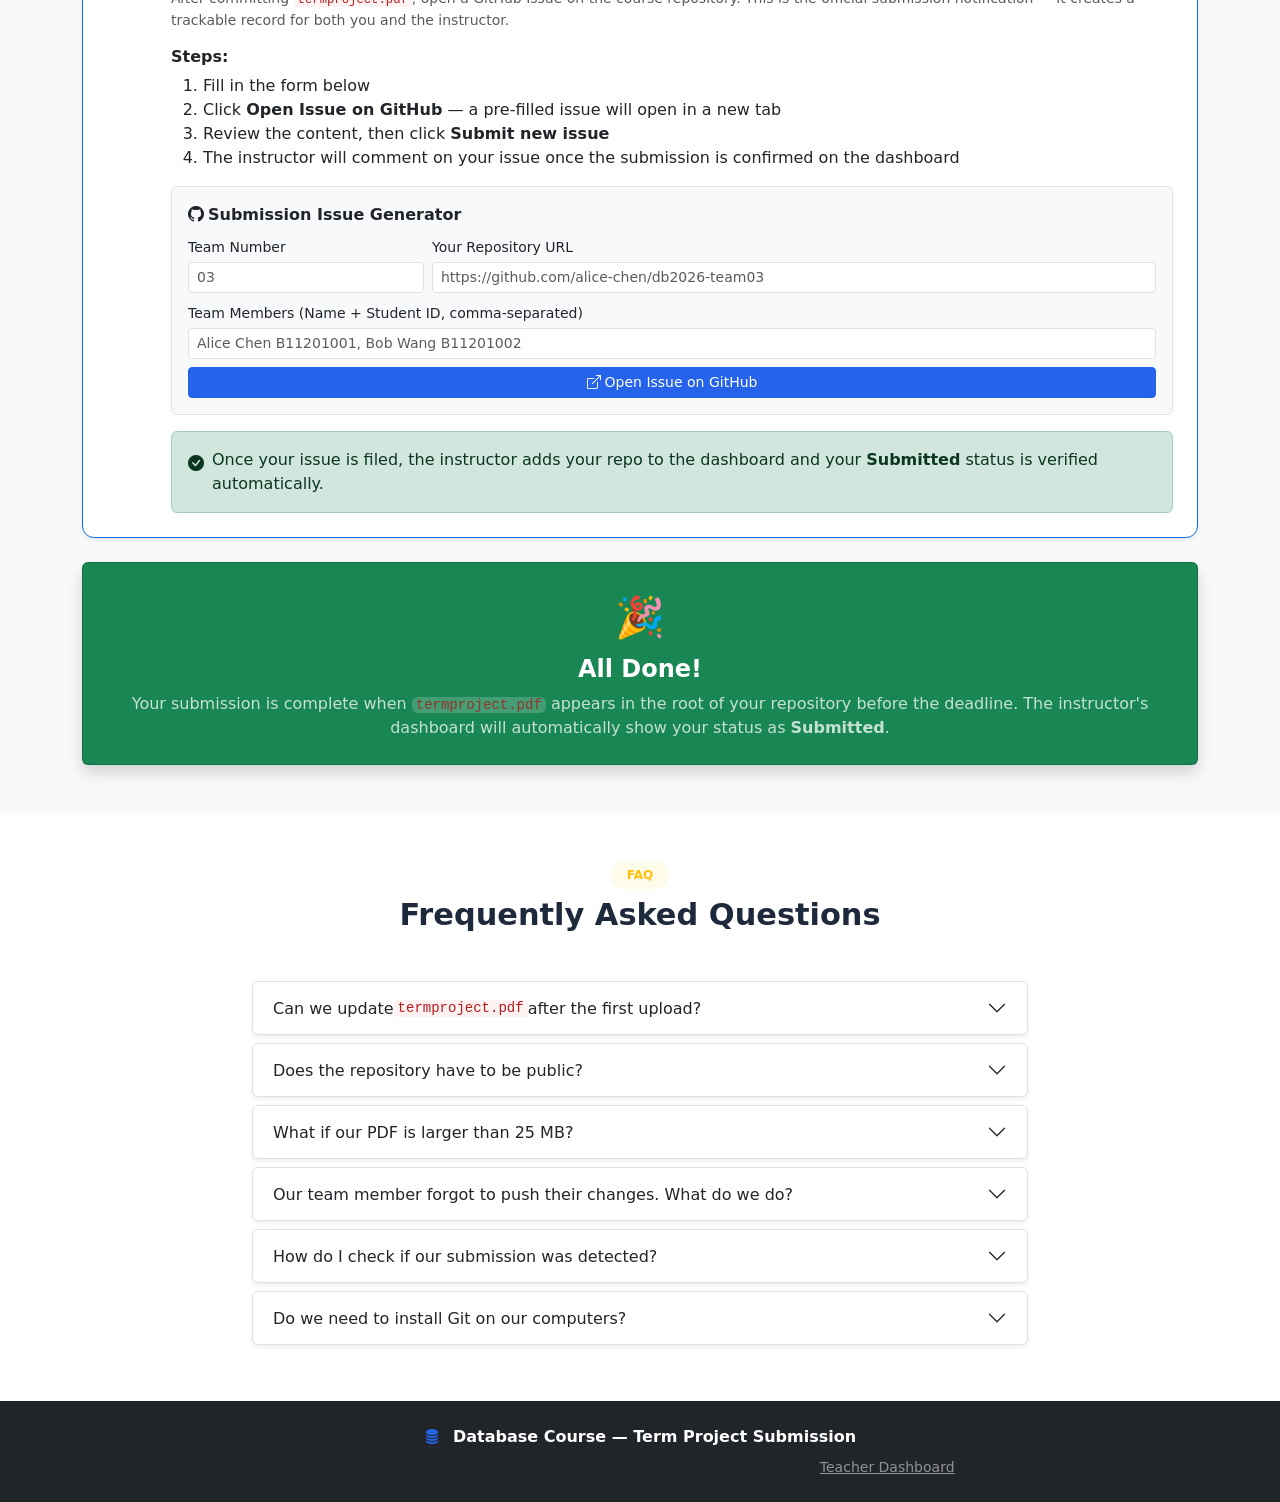
==== commit bf095211: "use password" ====
--- a/index.html
+++ b/index.html
@@ -279,30 +279,55 @@
     </div>
 
     <!-- Step 6 -->
-    <div class="step-card card shadow-sm mb-4">
+    <div class="step-card card shadow-sm mb-4 border-primary">
       <div class="card-body p-4">
         <div class="d-flex align-items-start gap-4">
           <div class="step-number bg-primary text-white">6</div>
           <div class="flex-grow-1">
-            <h4 class="fw-bold mb-2">Register Your Repository with the Instructor</h4>
-            <p class="text-muted mb-3">
-              Send your repository URL to the instructor so it can be added to the submission dashboard.
-              Do this <strong>before the deadline</strong>.
+            <h4 class="fw-bold mb-1">Notify the Instructor via GitHub Issue</h4>
+            <p class="text-muted small mb-3">
+              After committing <code>termproject.pdf</code>, open a GitHub Issue on the course repository.
+              This is the official submission notification — it creates a trackable record for both you and the instructor.
             </p>
-            <h6 class="fw-semibold">Your repository URL format:</h6>
-            <div class="code-block rounded p-3 mb-3">
-              <code>https://github.com/&lt;your-github-username&gt;/db2026-team&lt;XX&gt;</code>
-            </div>
-            <p class="text-muted mb-2">Email the instructor with:</p>
-            <ul>
-              <li>Subject: <code>[DB2026] Team &lt;XX&gt; Repository Registration</code></li>
-              <li>Team number and all member names + student IDs</li>
-              <li>Your GitHub repository URL</li>
-            </ul>
-            <div class="alert alert-info d-flex gap-2 mb-0">
-              <i class="bi bi-info-circle-fill mt-1 flex-shrink-0"></i>
-              <div>Once registered, your team appears on the <a href="dashboard.html">dashboard</a>
-              and the instructor can verify your PDF was submitted.</div>
+
+            <h6 class="fw-semibold">Steps:</h6>
+            <ol class="mb-3">
+              <li>Fill in the form below</li>
+              <li>Click <strong>Open Issue on GitHub</strong> — a pre-filled issue will open in a new tab</li>
+              <li>Review the content, then click <strong>Submit new issue</strong></li>
+              <li>The instructor will comment on your issue once the submission is confirmed on the dashboard</li>
+            </ol>
+
+            <!-- Issue generator -->
+            <div class="card border bg-light p-3 mb-3">
+              <div class="fw-semibold mb-2"><i class="bi bi-github me-1"></i>Submission Issue Generator</div>
+              <div class="row g-2 mb-2">
+                <div class="col-sm-3">
+                  <label class="form-label small mb-1">Team Number</label>
+                  <input type="text" class="form-control form-control-sm" id="issueTeamNum" placeholder="03" maxlength="4" />
+                </div>
+                <div class="col-sm-9">
+                  <label class="form-label small mb-1">Your Repository URL</label>
+                  <input type="text" class="form-control form-control-sm" id="issueRepoUrl" placeholder="https://github.com/alice-chen/db2026-team03" />
+                </div>
+              </div>
+              <div class="mb-2">
+                <label class="form-label small mb-1">Team Members (Name + Student ID, comma-separated)</label>
+                <input type="text" class="form-control form-control-sm" id="issueMembers"
+                  placeholder="Alice Chen B11201001, Bob Wang B11201002" />
+              </div>
+              <button class="btn btn-primary btn-sm" id="issueBtn">
+                <i class="bi bi-box-arrow-up-right me-1"></i>Open Issue on GitHub
+              </button>
+              <div id="issueError" class="text-danger small mt-2 d-none">
+                <i class="bi bi-exclamation-circle me-1"></i>Please fill in all fields.
+              </div>
+            </div>
+
+            <div class="alert alert-success d-flex gap-2 mb-0">
+              <i class="bi bi-check-circle-fill mt-1 flex-shrink-0"></i>
+              <div>Once your issue is filed, the instructor adds your repo to the dashboard and
+              your <strong>Submitted</strong> status is verified automatically.</div>
             </div>
           </div>
         </div>
@@ -445,5 +470,45 @@
 </footer>
 
 <script src="https://cdn.jsdelivr.net/npm/bootstrap@5.3.3/dist/js/bootstrap.bundle.min.js"></script>
+<script>
+(async () => {
+  let courseRepo = 'YOUR-GITHUB-USERNAME/db2026-course';
+  try {
+    const d = await (await fetch('teams.json')).json();
+    if (d.courseRepo) courseRepo = d.courseRepo;
+  } catch (_) {}
+
+  document.getElementById('issueBtn').addEventListener('click', () => {
+    const teamNum  = document.getElementById('issueTeamNum').value.trim();
+    const repoUrl  = document.getElementById('issueRepoUrl').value.trim();
+    const members  = document.getElementById('issueMembers').value.trim();
+    const errEl    = document.getElementById('issueError');
+
+    if (!teamNum || !repoUrl || !members) {
+      errEl.classList.remove('d-none'); return;
+    }
+    errEl.classList.add('d-none');
+
+    const title = `[DB2026] Team ${teamNum.padStart(2,'0')} — Submission Notification`;
+    const body  =
+`## Term Project Submission
+
+| Field | Detail |
+|---|---|
+| **Team** | Team ${teamNum.padStart(2,'0')} |
+| **Members** | ${members} |
+| **Repository** | ${repoUrl} |
+| **Submitted file** | \`termproject.pdf\` ✅ |
+
+Please confirm receipt and add our team to the submission dashboard. Thank you!`;
+
+    const url = `https://github.com/${courseRepo}/issues/new`
+      + `?title=${encodeURIComponent(title)}`
+      + `&body=${encodeURIComponent(body)}`
+      + `&labels=submission`;
+    window.open(url, '_blank');
+  });
+})();
+</script>
 </body>
 </html>
--- a/assets/css/style.css
+++ b/assets/css/style.css
@@ -97,6 +97,26 @@
 .accordion-button:not(.collapsed) { background: #eff6ff; color: var(--primary); box-shadow: none; }
 .accordion-button:focus { box-shadow: none; }
 
+/* ── Auth overlay ───────────────────────────────────────── */
+#authOverlay {
+  position: fixed;
+  inset: 0;
+  background: linear-gradient(135deg, var(--primary) 0%, #1d4ed8 100%);
+  z-index: 9999;
+  display: flex;
+  align-items: center;
+  justify-content: center;
+}
+#authOverlay.d-none { display: none !important; }
+.auth-box {
+  background: #fff;
+  border-radius: 1rem;
+  padding: 2.5rem 2rem;
+  width: 100%;
+  max-width: 380px;
+  box-shadow: 0 25px 60px rgba(0,0,0,.35);
+}
+
 /* ── Dashboard page ─────────────────────────────────────── */
 .dash-stat-card {
   border-radius: .75rem;
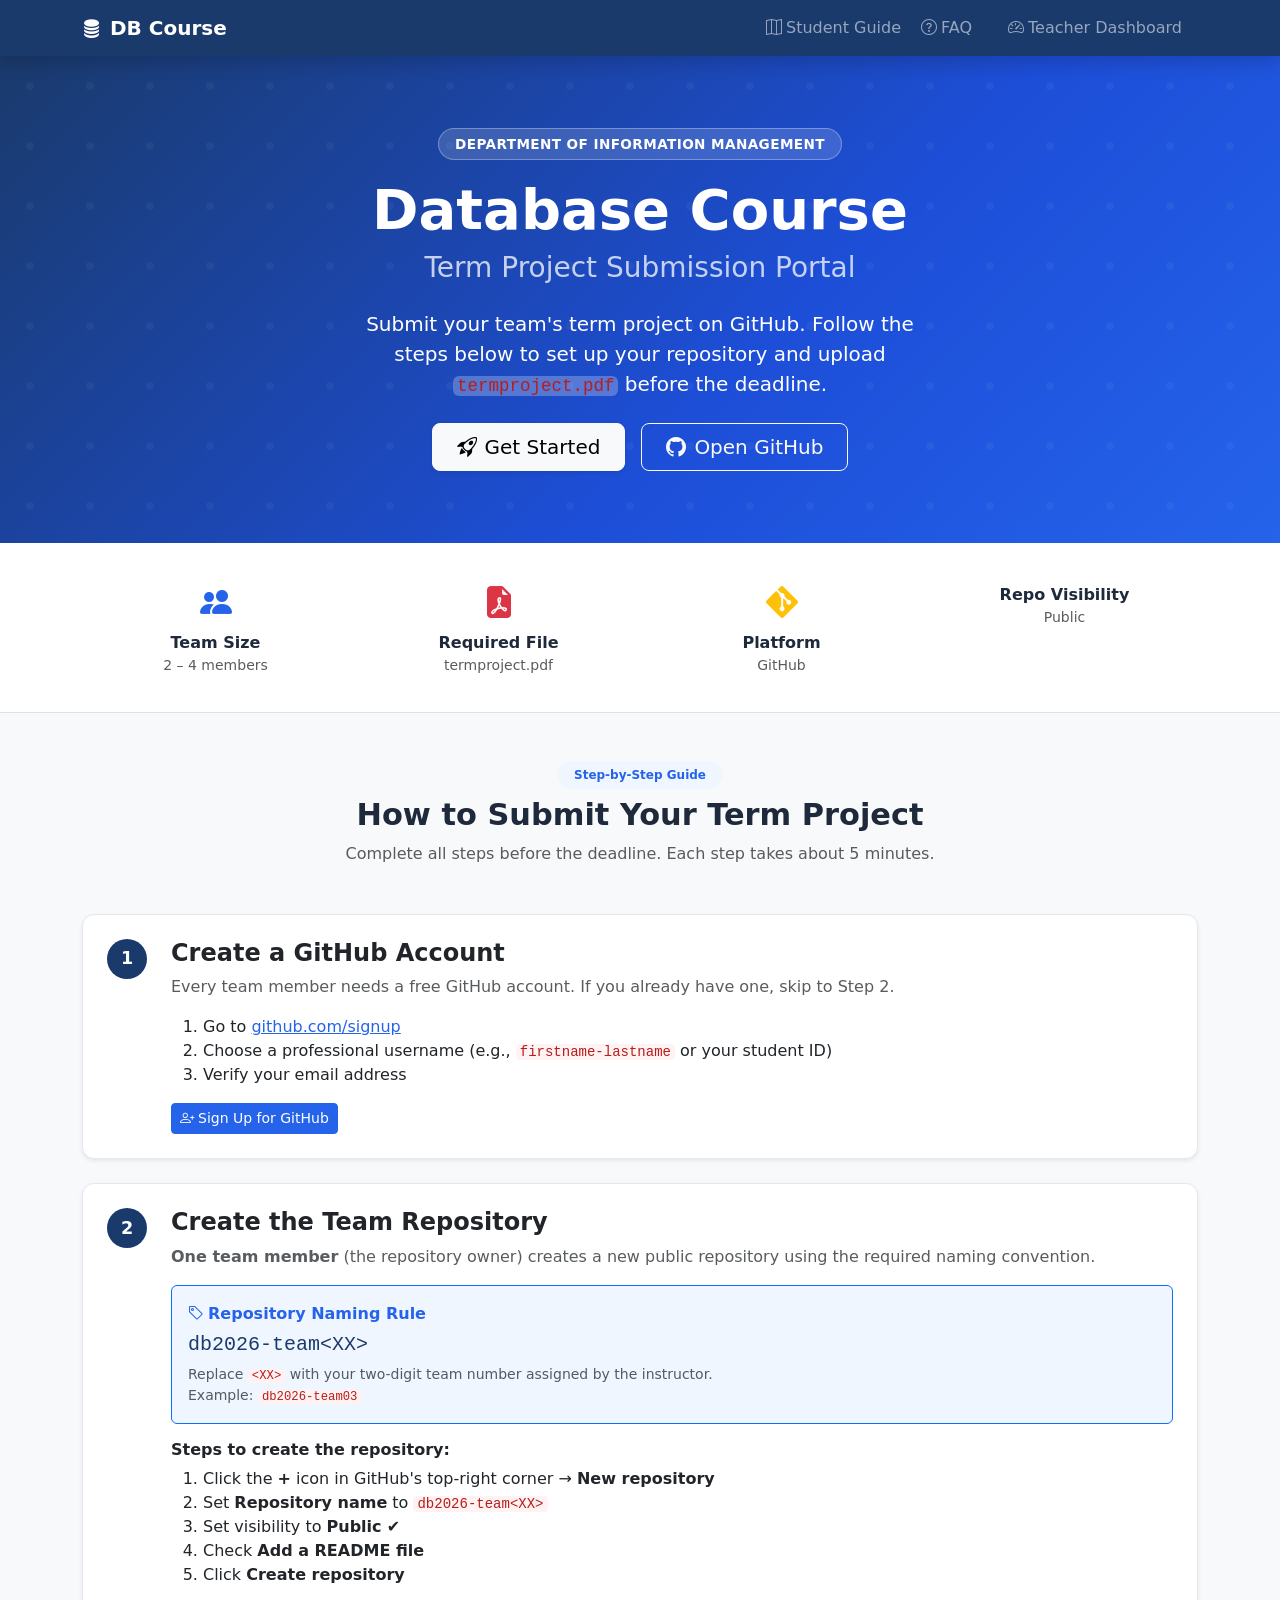
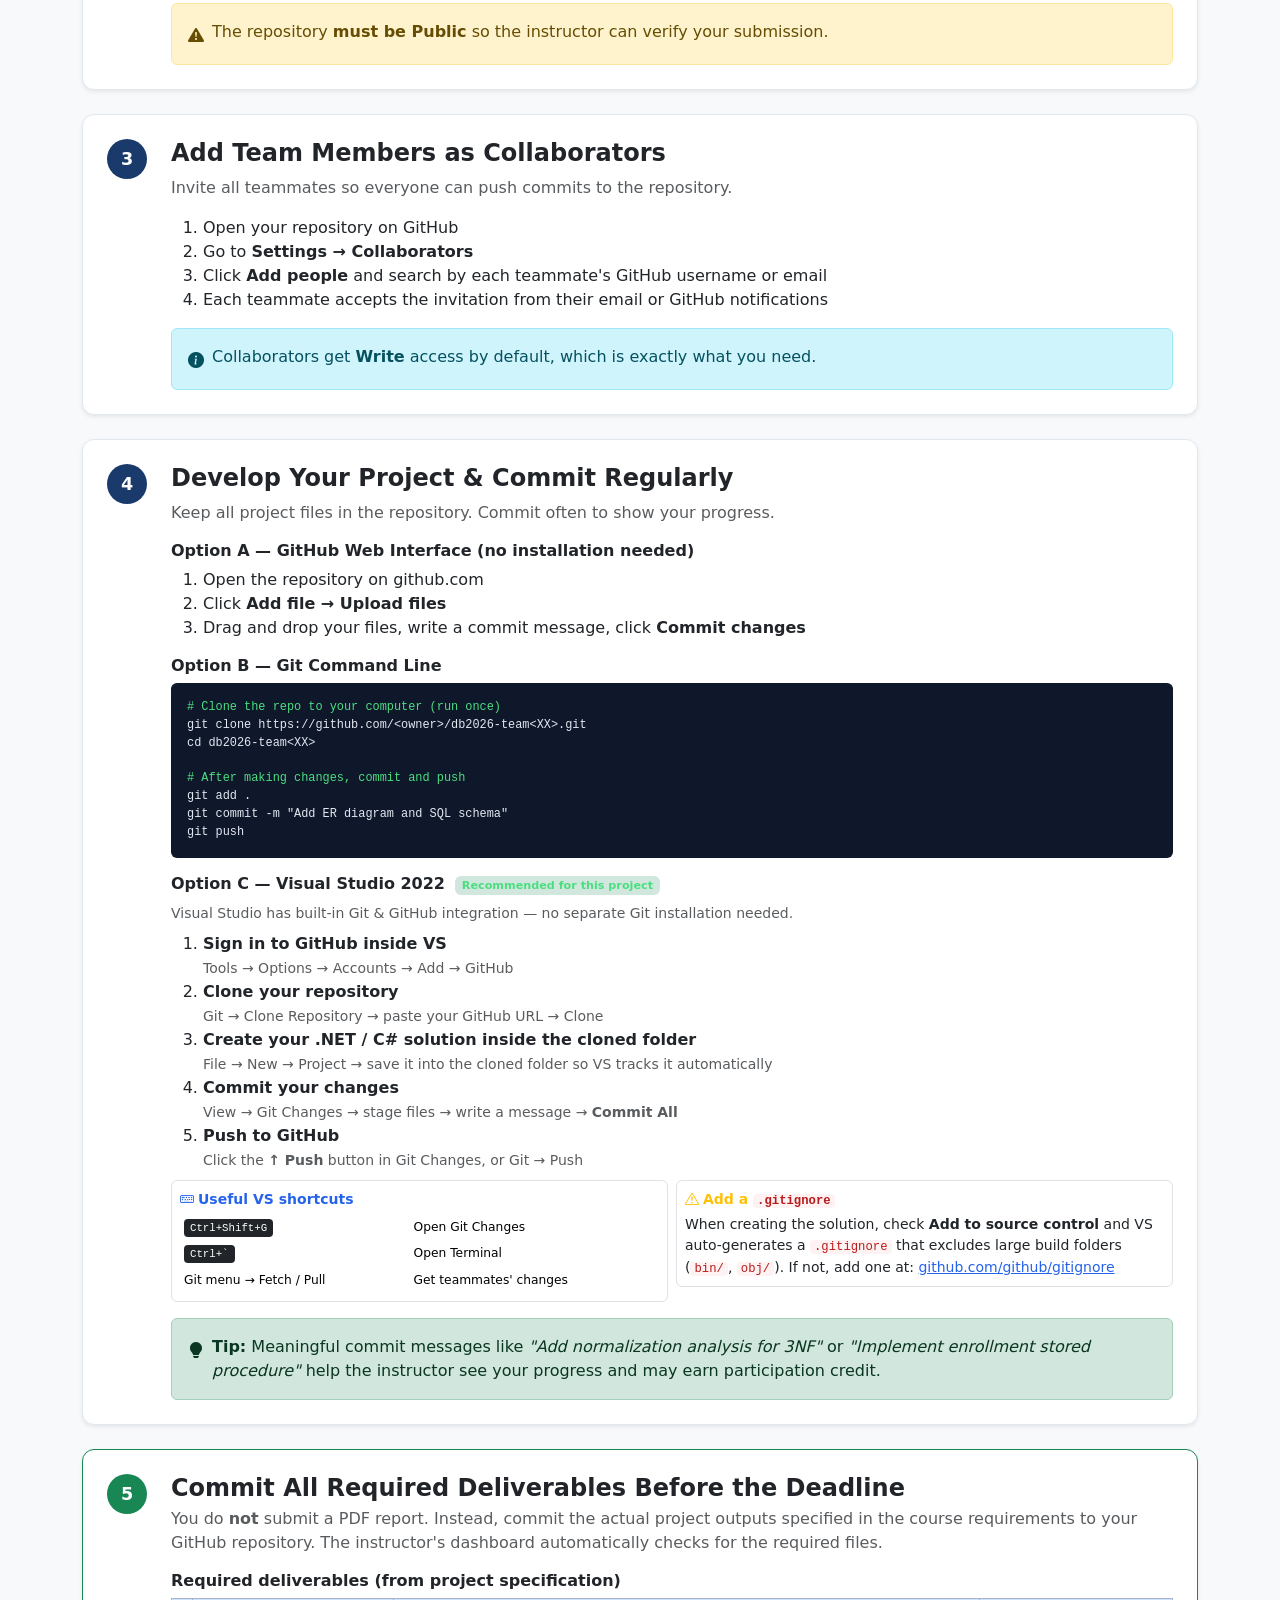
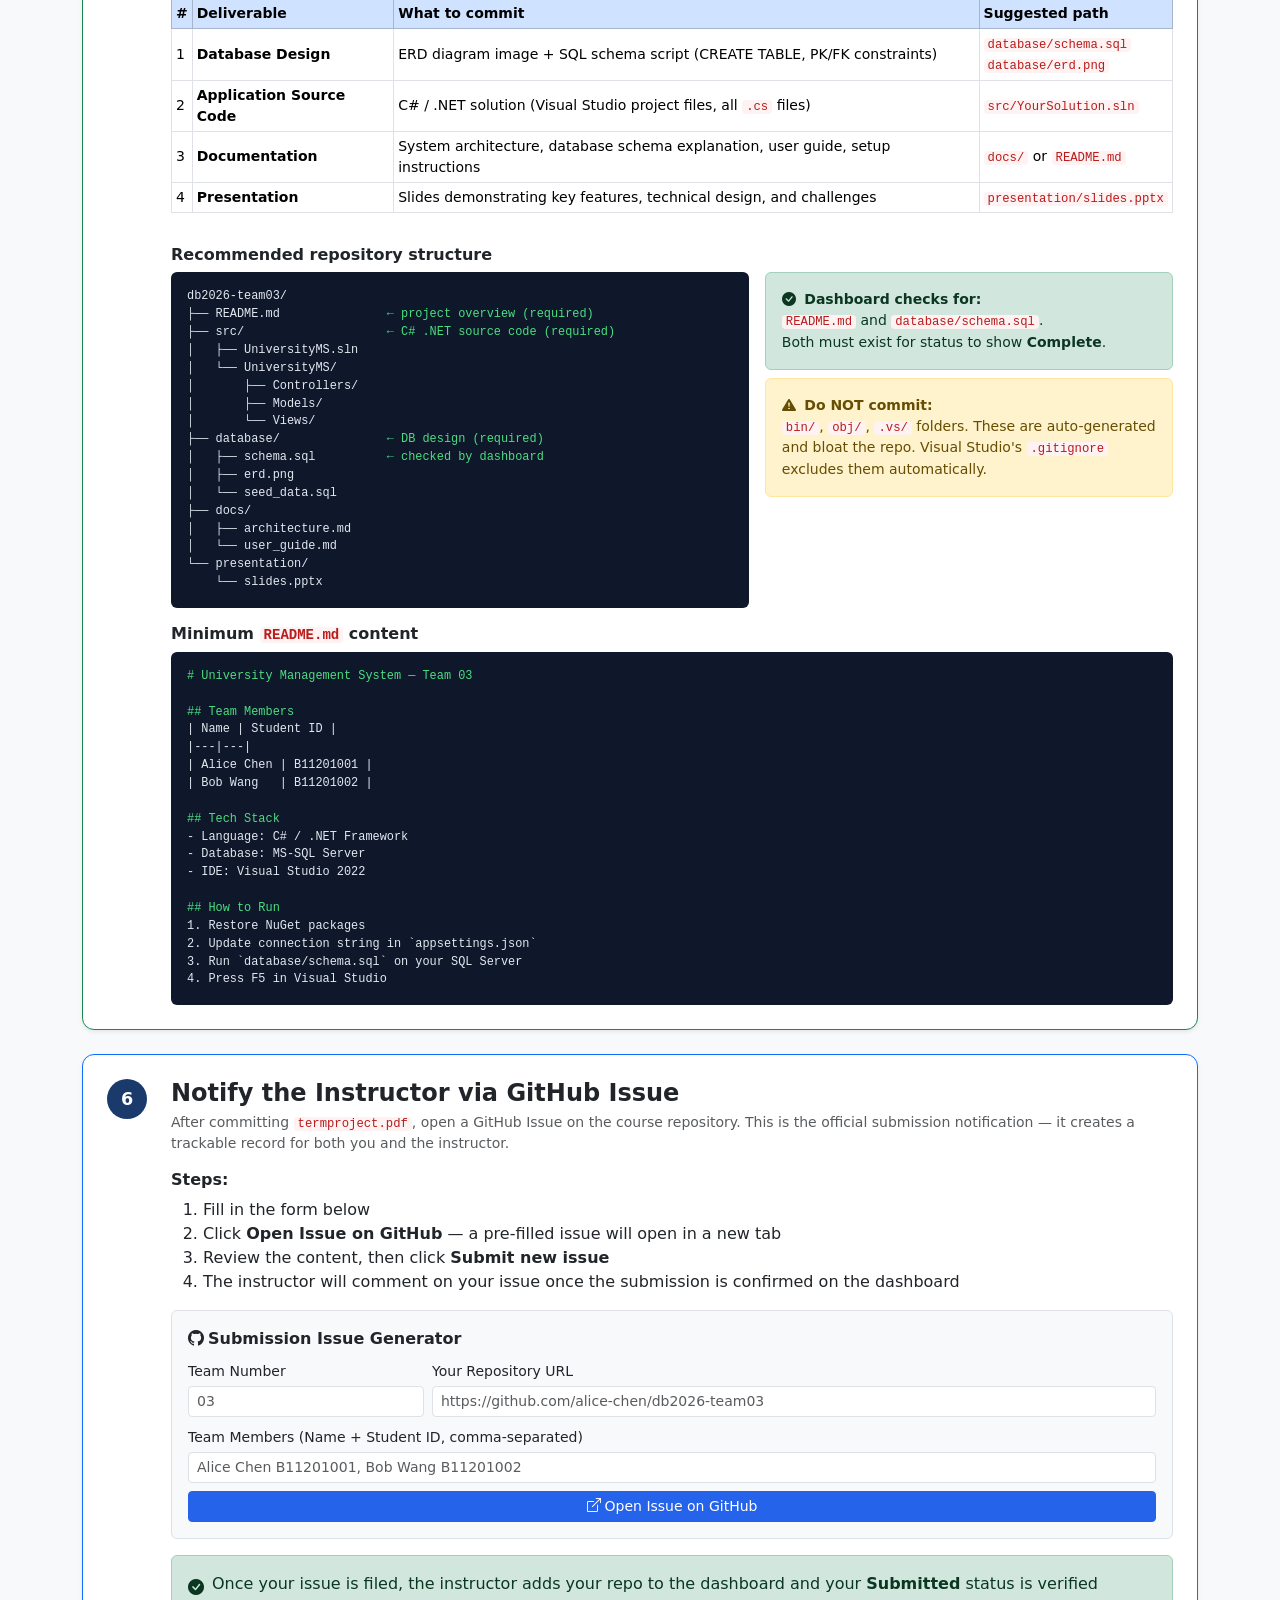
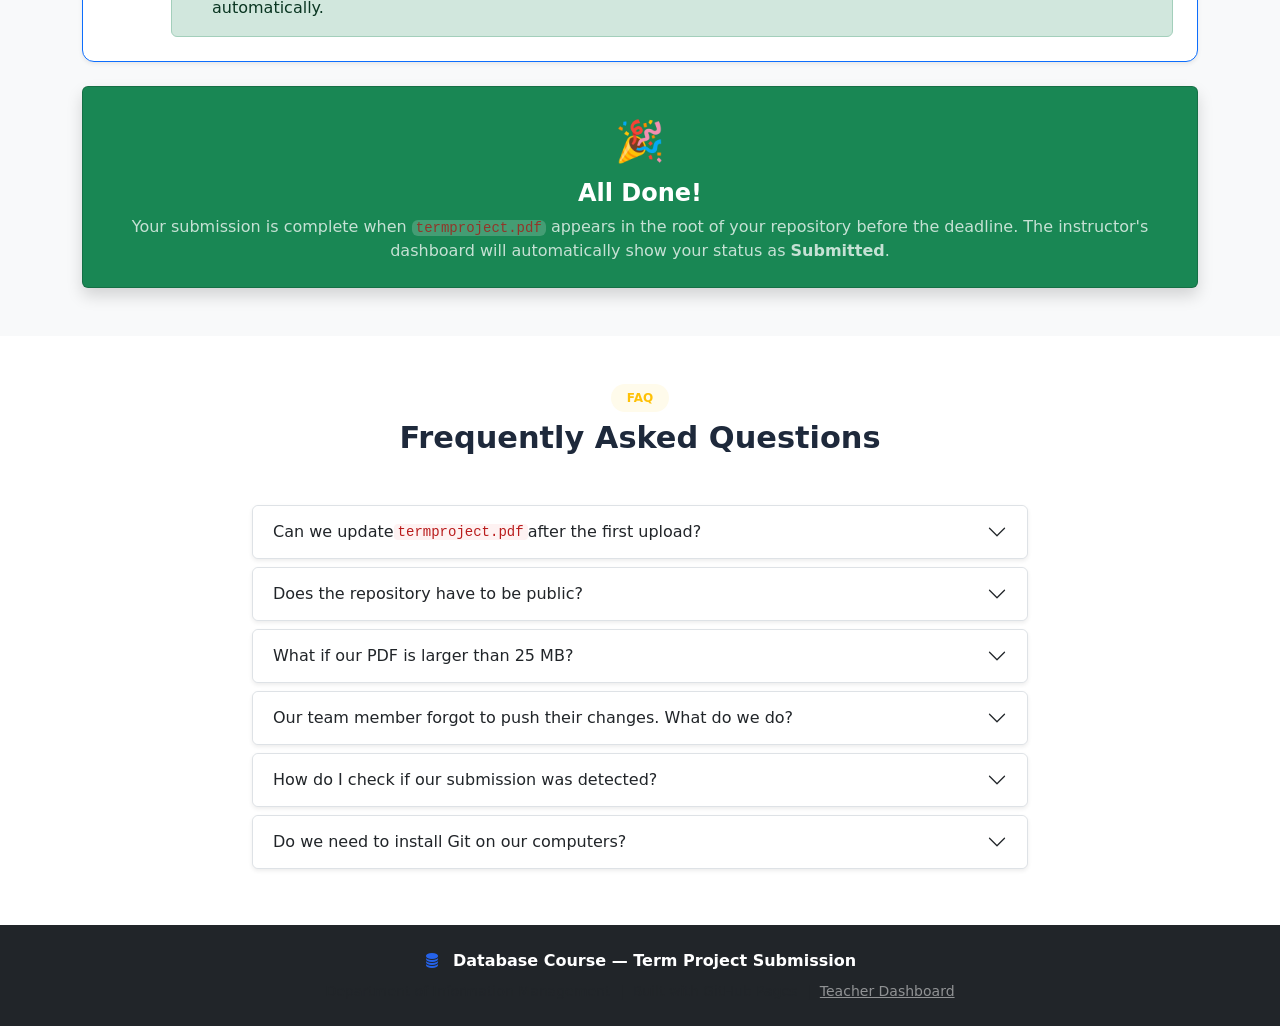
==== commit f4818d59: "update guide for student" ====
--- a/index.html
+++ b/index.html
@@ -216,9 +216,58 @@
 git push</code></pre>
             </div>
 
+            <h6 class="fw-semibold mt-3">Option C — Visual Studio 2022 <span class="badge bg-success-subtle text-success ms-1" style="font-size:.7rem">Recommended for this project</span></h6>
+            <p class="text-muted small mb-2">
+              Visual Studio has built-in Git &amp; GitHub integration — no separate Git installation needed.
+            </p>
+            <ol class="mb-2">
+              <li>
+                <strong>Sign in to GitHub inside VS</strong><br>
+                <span class="text-muted small">Tools → Options → Accounts → Add → GitHub</span>
+              </li>
+              <li>
+                <strong>Clone your repository</strong><br>
+                <span class="text-muted small">Git → Clone Repository → paste your GitHub URL → Clone</span>
+              </li>
+              <li>
+                <strong>Create your .NET / C# solution inside the cloned folder</strong><br>
+                <span class="text-muted small">File → New → Project → save it into the cloned folder so VS tracks it automatically</span>
+              </li>
+              <li>
+                <strong>Commit your changes</strong><br>
+                <span class="text-muted small">View → Git Changes → stage files → write a message → <strong>Commit All</strong></span>
+              </li>
+              <li>
+                <strong>Push to GitHub</strong><br>
+                <span class="text-muted small">Click the <strong>↑ Push</strong> button in Git Changes, or Git → Push</span>
+              </li>
+            </ol>
+
+            <div class="row g-2 mb-3">
+              <div class="col-md-6">
+                <div class="border rounded p-2 small">
+                  <div class="fw-semibold mb-1 text-primary"><i class="bi bi-keyboard me-1"></i>Useful VS shortcuts</div>
+                  <table class="table table-sm table-borderless mb-0 small">
+                    <tr><td><kbd>Ctrl+Shift+G</kbd></td><td>Open Git Changes</td></tr>
+                    <tr><td><kbd>Ctrl+`</kbd></td><td>Open Terminal</td></tr>
+                    <tr><td>Git menu → Fetch / Pull</td><td>Get teammates' changes</td></tr>
+                  </table>
+                </div>
+              </div>
+              <div class="col-md-6">
+                <div class="border rounded p-2 small">
+                  <div class="fw-semibold mb-1 text-warning"><i class="bi bi-exclamation-triangle me-1"></i>Add a <code>.gitignore</code></div>
+                  When creating the solution, check <strong>Add to source control</strong> and VS auto-generates
+                  a <code>.gitignore</code> that excludes large build folders (<code>bin/</code>, <code>obj/</code>).
+                  If not, add one at: <a href="https://github.com/github/gitignore/blob/main/VisualStudio.gitignore" target="_blank">github.com/github/gitignore</a>
+                </div>
+              </div>
+            </div>
+
             <div class="alert alert-success d-flex gap-2 mb-0">
               <i class="bi bi-lightbulb-fill mt-1 flex-shrink-0"></i>
               <div><strong>Tip:</strong> Meaningful commit messages like <em>"Add normalization analysis for 3NF"</em>
+              or <em>"Implement enrollment stored procedure"</em>
               help the instructor see your progress and may earn participation credit.</div>
             </div>
           </div>
@@ -232,47 +281,114 @@
         <div class="d-flex align-items-start gap-4">
           <div class="step-number bg-success text-white">5</div>
           <div class="flex-grow-1">
-            <h4 class="fw-bold mb-2">Upload <code>termproject.pdf</code> Before the Deadline</h4>
+            <h4 class="fw-bold mb-1">Commit All Required Deliverables Before the Deadline</h4>
             <p class="text-muted mb-3">
-              This is the most important step. The file name must be <strong>exactly</strong>
-              <code>termproject.pdf</code> (all lowercase) and placed in the
-              <strong>root (top level)</strong> of the repository.
+              You do <strong>not</strong> submit a PDF report. Instead, commit the actual project
+              outputs specified in the course requirements to your GitHub repository.
+              The instructor's dashboard automatically checks for the required files.
             </p>
 
+            <!-- Deliverables table -->
+            <h6 class="fw-semibold mb-2">Required deliverables (from project specification)</h6>
+            <div class="table-responsive mb-3">
+              <table class="table table-bordered table-sm small align-middle">
+                <thead class="table-primary">
+                  <tr>
+                    <th>#</th><th>Deliverable</th><th>What to commit</th><th>Suggested path</th>
+                  </tr>
+                </thead>
+                <tbody>
+                  <tr>
+                    <td>1</td>
+                    <td><strong>Database Design</strong></td>
+                    <td>ERD diagram image + SQL schema script (CREATE TABLE, PK/FK constraints)</td>
+                    <td><code>database/schema.sql</code><br><code>database/erd.png</code></td>
+                  </tr>
+                  <tr>
+                    <td>2</td>
+                    <td><strong>Application Source Code</strong></td>
+                    <td>C# / .NET solution (Visual Studio project files, all <code>.cs</code> files)</td>
+                    <td><code>src/YourSolution.sln</code></td>
+                  </tr>
+                  <tr>
+                    <td>3</td>
+                    <td><strong>Documentation</strong></td>
+                    <td>System architecture, database schema explanation, user guide, setup instructions</td>
+                    <td><code>docs/</code> or <code>README.md</code></td>
+                  </tr>
+                  <tr>
+                    <td>4</td>
+                    <td><strong>Presentation</strong></td>
+                    <td>Slides demonstrating key features, technical design, and challenges</td>
+                    <td><code>presentation/slides.pptx</code></td>
+                  </tr>
+                </tbody>
+              </table>
+            </div>
+
+            <!-- Repo structure -->
+            <h6 class="fw-semibold mb-2">Recommended repository structure</h6>
             <div class="row g-3 mb-3">
-              <div class="col-md-6">
-                <div class="border rounded p-3 h-100">
-                  <div class="fw-semibold mb-2 text-success"><i class="bi bi-check-circle me-1"></i>Correct structure</div>
-                  <div class="code-block rounded p-2">
-                    <pre class="mb-0 small"><code>db2026-team03/
-├── <strong>termproject.pdf</strong>  ← required
-├── README.md
-├── schema.sql
-└── report/</code></pre>
-                  </div>
+              <div class="col-md-7">
+                <div class="code-block rounded p-3">
+                  <pre class="mb-0 small"><code>db2026-team03/
+├── README.md               <span class="text-success">← project overview (required)</span>
+├── src/                    <span class="text-success">← C# .NET source code (required)</span>
+│   ├── UniversityMS.sln
+│   └── UniversityMS/
+│       ├── Controllers/
+│       ├── Models/
+│       └── Views/
+├── database/               <span class="text-success">← DB design (required)</span>
+│   ├── schema.sql          <span class="text-success">← checked by dashboard</span>
+│   ├── erd.png
+│   └── seed_data.sql
+├── docs/
+│   ├── architecture.md
+│   └── user_guide.md
+└── presentation/
+    └── slides.pptx</code></pre>
                 </div>
               </div>
-              <div class="col-md-6">
-                <div class="border rounded p-3 h-100">
-                  <div class="fw-semibold mb-2 text-danger"><i class="bi bi-x-circle me-1"></i>Wrong (will not be detected)</div>
-                  <div class="code-block rounded p-2">
-                    <pre class="mb-0 small"><code>db2026-team03/
-└── report/
-    └── TermProject.pdf  ← wrong name
-    └── termproject.PDF  ← wrong ext</code></pre>
-                  </div>
+              <div class="col-md-5 d-flex flex-column gap-2">
+                <div class="alert alert-success mb-0 small">
+                  <i class="bi bi-check-circle-fill me-1"></i>
+                  <strong>Dashboard checks for:</strong><br>
+                  <code>README.md</code> and <code>database/schema.sql</code>.<br>
+                  Both must exist for status to show <strong>Complete</strong>.
                 </div>
-              </div>
-            </div>
-
-            <h6 class="fw-semibold">How to upload via GitHub web:</h6>
-            <ol>
-              <li>Open your repository's main page</li>
-              <li>Click <strong>Add file → Upload files</strong></li>
-              <li>Select your PDF — make sure it is named <code>termproject.pdf</code> on your computer</li>
-              <li>Write commit message: <em>"Submit term project final version"</em></li>
-              <li>Click <strong>Commit changes</strong></li>
-            </ol>
+                <div class="alert alert-warning mb-0 small">
+                  <i class="bi bi-exclamation-triangle-fill me-1"></i>
+                  <strong>Do NOT commit:</strong><br>
+                  <code>bin/</code>, <code>obj/</code>, <code>.vs/</code> folders.
+                  These are auto-generated and bloat the repo. Visual Studio's
+                  <code>.gitignore</code> excludes them automatically.
+                </div>
+              </div>
+            </div>
+
+            <!-- README template -->
+            <h6 class="fw-semibold mb-2">Minimum <code>README.md</code> content</h6>
+            <div class="code-block rounded p-3 mb-0">
+              <pre class="mb-0 small"><code><span class="text-success"># University Management System — Team 03</span>
+
+<span class="text-success">## Team Members</span>
+| Name | Student ID |
+|---|---|
+| Alice Chen | B11201001 |
+| Bob Wang   | B11201002 |
+
+<span class="text-success">## Tech Stack</span>
+- Language: C# / .NET Framework
+- Database: MS-SQL Server
+- IDE: Visual Studio 2022
+
+<span class="text-success">## How to Run</span>
+1. Restore NuGet packages
+2. Update connection string in `appsettings.json`
+3. Run `database/schema.sql` on your SQL Server
+4. Press F5 in Visual Studio</code></pre>
+            </div>
           </div>
         </div>
       </div>
--- a/assets/css/style.css
+++ b/assets/css/style.css
@@ -138,11 +138,16 @@
 .team-card .card-header { border-radius: .75rem .75rem 0 0; border-bottom: 1px solid #e2e8f0; background: #f8fafc; }
 
 .status-badge { font-size: .8rem; font-weight: 600; padding: .35rem .75rem; border-radius: 999px; }
-.status-submitted { background: #dcfce7; color: #15803d; }
+.status-complete  { background: #dcfce7; color: #15803d; }
+.status-partial   { background: #ffedd5; color: #c2410c; }
 .status-missing   { background: #fee2e2; color: #b91c1c; }
 .status-checking  { background: #fef9c3; color: #a16207; }
 .status-error     { background: #f1f5f9; color: #64748b; }
 .status-no-repo   { background: #f1f5f9; color: #94a3b8; }
+
+.file-check-row { font-size: .8rem; }
+.file-check-row .found   { color: #15803d; }
+.file-check-row .missing { color: #b91c1c; }
 
 /* Token input area */
 .token-area { background: #fffbeb; border: 1px solid #fde68a; border-radius: .5rem; }
